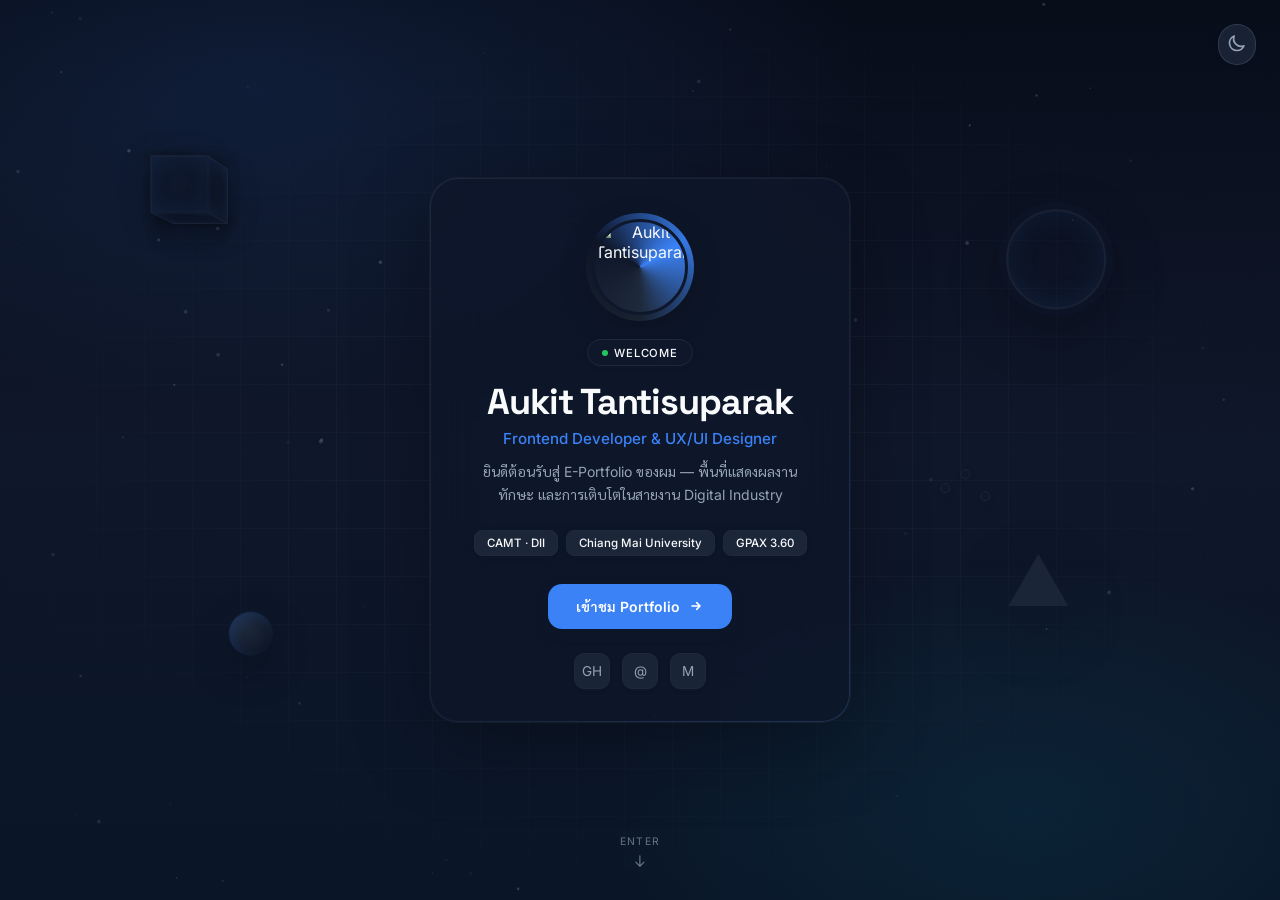
==== portfolios/member2-sa/index.html @ 6e8e4979 "feat: ออกแบบ User Flow, Sitemap  + จัดทําเนื้อหาบริการของบริษัทและเคสผลงาน + ทำหน้า portfolio ของตัว" ====
<!DOCTYPE html>
<html lang="th" class="dark-mode">

<head>
    <meta charset="UTF-8">
    <meta name="viewport" content="width=device-width, initial-scale=1.0">
    <title>Welcome | Aukit Tantisuparak</title>
    <link rel="icon" type="image/svg+xml" href="data:image/svg+xml,<svg xmlns='http://www.w3.org/2000/svg' viewBox='0 0 100 100'><rect width='100' height='100' rx='20' fill='%23ffffff' stroke='%23e2e8f0' stroke-width='4'/><text x='50' y='72' font-family='sans-serif' font-size='65' font-weight='bold' fill='%23111827' text-anchor='middle'>A</text></svg>">
    <link href="https://fonts.googleapis.com/css2?family=Inter:wght@300;400;500;600;700&family=Sarabun:wght@300;400;500;600&family=Space+Grotesk:wght@400;500;600;700&display=swap" rel="stylesheet">
    <style>
        *, *::before, *::after { box-sizing: border-box; margin: 0; padding: 0; }

        :root {
            --white: #ffffff;
            --off-white: #f8fafc;
            --gray-50: #f1f5f9;
            --gray-200: #e2e8f0;
            --gray-400: #94a3b8;
            --gray-600: #475569;
            --gray-900: #0f172a;
            --accent: #6366f1;
            --accent-light: #818cf8;
        }

        html, body {
            height: 100%;
            overflow: hidden;
            font-family: 'Inter', 'Sarabun', sans-serif;
            background: var(--off-white);
            color: var(--gray-900);
            -webkit-font-smoothing: antialiased;
        }

        .welcome-page {
            position: relative;
            width: 100%;
            height: 100vh;
            display: flex;
            align-items: center;
            justify-content: center;
            overflow: hidden;
        }

        /* Background layers */
        .bg-gradient {
            position: absolute;
            inset: 0;
            background:
                radial-gradient(ellipse 80% 60% at 20% 10%, rgba(99, 102, 241, 0.06) 0%, transparent 60%),
                radial-gradient(ellipse 60% 50% at 80% 90%, rgba(148, 163, 184, 0.08) 0%, transparent 55%),
                linear-gradient(180deg, #ffffff 0%, #f8fafc 50%, #f1f5f9 100%);
        }

        .bg-grid {
            position: absolute;
            inset: 0;
            background-image:
                linear-gradient(rgba(226, 232, 240, 0.5) 1px, transparent 1px),
                linear-gradient(90deg, rgba(226, 232, 240, 0.5) 1px, transparent 1px);
            background-size: 48px 48px;
            mask-image: radial-gradient(ellipse 70% 70% at 50% 50%, black 20%, transparent 75%);
            -webkit-mask-image: radial-gradient(ellipse 70% 70% at 50% 50%, black 20%, transparent 75%);
        }

        #particle-canvas {
            position: absolute;
            inset: 0;
            pointer-events: none;
            opacity: 0.6;
        }

        /* 3D Scene */
        #scene-3d {
            position: absolute;
            inset: 0;
            perspective: 1200px;
            pointer-events: none;
            overflow: hidden;
        }

        .shape-3d {
            position: absolute;
            transform-style: preserve-3d;
            will-change: transform;
        }

        .cube {
            width: 56px;
            height: 56px;
            top: 18%;
            left: 12%;
            animation: spin-cube 18s linear infinite;
        }

        .cube-inner {
            width: 100%;
            height: 100%;
            position: relative;
            transform-style: preserve-3d;
        }

        .cube-face {
            position: absolute;
            width: 56px;
            height: 56px;
            border: 1.5px solid rgba(226, 232, 240, 0.9);
            background: rgba(255, 255, 255, 0.7);
            backdrop-filter: blur(8px);
            box-shadow: inset 0 0 20px rgba(255,255,255,0.8), 0 8px 32px rgba(15, 23, 42, 0.06);
        }

        .cube-face:nth-child(1) { transform: rotateY(0deg) translateZ(28px); }
        .cube-face:nth-child(2) { transform: rotateY(180deg) translateZ(28px); }
        .cube-face:nth-child(3) { transform: rotateY(90deg) translateZ(28px); }
        .cube-face:nth-child(4) { transform: rotateY(-90deg) translateZ(28px); }
        .cube-face:nth-child(5) { transform: rotateX(90deg) translateZ(28px); }
        .cube-face:nth-child(6) { transform: rotateX(-90deg) translateZ(28px); }

        @keyframes spin-cube {
            from { transform: rotateX(-20deg) rotateY(0deg); }
            to { transform: rotateX(-20deg) rotateY(360deg); }
        }

        .ring {
            width: 100px;
            height: 100px;
            top: 22%;
            right: 14%;
            border: 2px solid rgba(226, 232, 240, 0.8);
            border-radius: 50%;
            background: transparent;
            box-shadow:
                0 0 0 8px rgba(255,255,255,0.5),
                0 20px 60px rgba(15, 23, 42, 0.05),
                inset 0 0 30px rgba(255,255,255,0.9);
            animation: spin-ring 12s linear infinite;
        }

        @keyframes spin-ring {
            from { transform: rotateX(70deg) rotateZ(0deg); }
            to { transform: rotateX(70deg) rotateZ(360deg); }
        }

        .sphere {
            width: 44px;
            height: 44px;
            bottom: 28%;
            left: 18%;
            border-radius: 50%;
            background: radial-gradient(circle at 35% 35%, #ffffff, #e2e8f0);
            box-shadow:
                0 16px 40px rgba(15, 23, 42, 0.08),
                inset -4px -4px 12px rgba(148, 163, 184, 0.2),
                inset 4px 4px 12px rgba(255, 255, 255, 0.9);
        }

        .prism {
            width: 0;
            height: 0;
            bottom: 32%;
            right: 16%;
            border-left: 30px solid transparent;
            border-right: 30px solid transparent;
            border-bottom: 52px solid rgba(255, 255, 255, 0.85);
            filter: drop-shadow(0 16px 32px rgba(15, 23, 42, 0.07));
            animation: spin-prism 14s ease-in-out infinite alternate;
        }

        @keyframes spin-prism {
            from { transform: rotateY(-30deg) rotateX(10deg); }
            to { transform: rotateY(30deg) rotateX(-10deg); }
        }

        .dot-cluster {
            top: 55%;
            right: 22%;
            display: flex;
            gap: 10px;
        }

        .dot-cluster span {
            width: 10px;
            height: 10px;
            border-radius: 50%;
            background: var(--white);
            border: 1px solid var(--gray-200);
            box-shadow: 0 4px 12px rgba(15, 23, 42, 0.06);
        }

        .dot-cluster span:nth-child(2) { transform: translateY(-14px); }
        .dot-cluster span:nth-child(3) { transform: translateY(8px); }

        /* Hero card */
        .hero-wrapper {
            position: relative;
            z-index: 10;
            perspective: 1000px;
            padding: 1.5rem;
        }

        #hero-card {
            position: relative;
            width: min(420px, 92vw);
            padding: 2.5rem 2rem 2rem;
            background: rgba(255, 255, 255, 0.72);
            backdrop-filter: blur(24px);
            -webkit-backdrop-filter: blur(24px);
            border: 1px solid rgba(255, 255, 255, 0.9);
            border-radius: 28px;
            box-shadow:
                0 0 0 1px rgba(226, 232, 240, 0.5),
                0 4px 6px rgba(15, 23, 42, 0.02),
                0 24px 80px rgba(15, 23, 42, 0.08),
                0 48px 120px rgba(99, 102, 241, 0.06);
            transform-style: preserve-3d;
            transition: box-shadow 0.4s ease;
            text-align: center;
        }

        #hero-card::before {
            content: '';
            position: absolute;
            inset: -1px;
            border-radius: 28px;
            padding: 1px;
            background: linear-gradient(135deg, rgba(255,255,255,0.9), rgba(226,232,240,0.4), rgba(99,102,241,0.15));
            -webkit-mask: linear-gradient(#fff 0 0) content-box, linear-gradient(#fff 0 0);
            mask: linear-gradient(#fff 0 0) content-box, linear-gradient(#fff 0 0);
            -webkit-mask-composite: xor;
            mask-composite: exclude;
            pointer-events: none;
        }

        .avatar-frame {
            position: relative;
            width: 96px;
            height: 96px;
            margin: 0 auto 1.5rem;
            transform: translateZ(40px);
        }

        .avatar-ring {
            position: absolute;
            inset: -6px;
            border-radius: 50%;
            background: conic-gradient(from 180deg, var(--gray-200), var(--white), var(--accent-light), var(--gray-200));
            animation: rotate-ring 6s linear infinite;
        }

        @keyframes rotate-ring {
            to { transform: rotate(360deg); }
        }

        .avatar-inner {
            position: relative;
            width: 100%;
            height: 100%;
            border-radius: 50%;
            overflow: hidden;
            border: 3px solid var(--white);
            box-shadow: 0 8px 32px rgba(15, 23, 42, 0.1);
        }

        .avatar-inner img {
            width: 100%;
            height: 100%;
            object-fit: cover;
        }

        .welcome-badge {
            display: inline-flex;
            align-items: center;
            gap: 6px;
            padding: 0.35rem 0.85rem;
            background: var(--white);
            border: 1px solid var(--gray-200);
            border-radius: 999px;
            font-size: 0.7rem;
            font-weight: 500;
            letter-spacing: 0.08em;
            text-transform: uppercase;
            color: var(--gray-600);
            margin-bottom: 1rem;
            box-shadow: 0 2px 8px rgba(15, 23, 42, 0.04);
        }

        .welcome-badge .pulse {
            width: 6px;
            height: 6px;
            border-radius: 50%;
            background: #22c55e;
            animation: pulse 2s ease infinite;
        }

        @keyframes pulse {
            0%, 100% { opacity: 1; transform: scale(1); }
            50% { opacity: 0.5; transform: scale(0.85); }
        }

        .hero-title {
            font-family: 'Space Grotesk', 'Inter', sans-serif;
            font-size: clamp(1.75rem, 5vw, 2.25rem);
            font-weight: 700;
            letter-spacing: -0.03em;
            line-height: 1.15;
            color: var(--gray-900);
            margin-bottom: 0.35rem;
            transform: translateZ(30px);
        }

        .hero-subtitle {
            font-size: 0.95rem;
            font-weight: 500;
            color: var(--accent);
            margin-bottom: 0.75rem;
            transform: translateZ(25px);
        }

        .hero-desc {
            font-size: 0.875rem;
            line-height: 1.65;
            color: var(--gray-600);
            max-width: 320px;
            margin: 0 auto 1.5rem;
            transform: translateZ(20px);
        }

        .tags {
            display: flex;
            flex-wrap: wrap;
            justify-content: center;
            gap: 0.5rem;
            margin-bottom: 1.75rem;
            transform: translateZ(15px);
        }

        .tag {
            padding: 0.3rem 0.75rem;
            font-size: 0.72rem;
            font-weight: 500;
            color: var(--gray-600);
            background: rgba(255, 255, 255, 0.9);
            border: 1px solid var(--gray-200);
            border-radius: 8px;
            box-shadow: 0 2px 6px rgba(15, 23, 42, 0.03);
        }

        .cta-btn {
            display: inline-flex;
            align-items: center;
            justify-content: center;
            gap: 0.5rem;
            padding: 0.85rem 1.75rem;
            font-size: 0.875rem;
            font-weight: 600;
            color: var(--white);
            background: var(--gray-900);
            border: none;
            border-radius: 14px;
            text-decoration: none;
            cursor: pointer;
            transform: translateZ(35px);
            box-shadow:
                0 4px 14px rgba(15, 23, 42, 0.2),
                0 0 0 1px rgba(15, 23, 42, 0.05);
            transition: transform 0.25s ease, box-shadow 0.25s ease, background 0.25s ease;
        }

        .cta-btn:hover {
            background: #1e293b;
            transform: translateZ(35px) translateY(-2px);
            box-shadow: 0 8px 24px rgba(15, 23, 42, 0.25);
        }

        .cta-btn svg {
            transition: transform 0.25s ease;
        }

        .cta-btn:hover svg {
            transform: translateX(4px);
        }

        .social-links {
            display: flex;
            justify-content: center;
            gap: 0.75rem;
            margin-top: 1.5rem;
            transform: translateZ(10px);
        }

        .social-links a {
            display: flex;
            align-items: center;
            justify-content: center;
            width: 36px;
            height: 36px;
            border-radius: 10px;
            background: rgba(255, 255, 255, 0.8);
            border: 1px solid var(--gray-200);
            color: var(--gray-600);
            text-decoration: none;
            font-size: 0.85rem;
            transition: all 0.2s ease;
            box-shadow: 0 2px 6px rgba(15, 23, 42, 0.04);
        }

        .social-links a:hover {
            color: var(--gray-900);
            border-color: var(--gray-400);
            transform: translateY(-2px);
            box-shadow: 0 6px 16px rgba(15, 23, 42, 0.08);
        }

        .scroll-hint {
            position: absolute;
            bottom: 2rem;
            left: 50%;
            transform: translateX(-50%);
            display: flex;
            flex-direction: column;
            align-items: center;
            gap: 0.4rem;
            font-size: 0.65rem;
            letter-spacing: 0.12em;
            text-transform: uppercase;
            color: var(--gray-400);
            z-index: 5;
            animation: fade-bounce 2.5s ease infinite;
        }

        @keyframes fade-bounce {
            0%, 100% { opacity: 0.5; transform: translateX(-50%) translateY(0); }
            50% { opacity: 1; transform: translateX(-50%) translateY(6px); }
        }

        .reveal {
            opacity: 0;
            animation: reveal-up 0.8s cubic-bezier(0.16, 1, 0.3, 1) forwards;
        }

        @keyframes reveal-up {
            from { opacity: 0; transform: translateY(24px); }
            to { opacity: 1; transform: translateY(0); }
        }

        @media (max-width: 640px) {
            .cube, .ring, .prism { opacity: 0.5; transform: scale(0.75); }
            .sphere { opacity: 0.6; }
            #hero-card { padding: 2rem 1.5rem 1.75rem; border-radius: 22px; }
            .scroll-hint { display: none; }
        }

        @media (prefers-reduced-motion: reduce) {
            *, *::before, *::after {
                animation-duration: 0.01ms !important;
                animation-iteration-count: 1 !important;
                transition-duration: 0.01ms !important;
            }
        }

        /* Dark Mode Overrides */
        :root.dark-mode {
            --white: #0F172A;
            --off-white: #080D1A;
            --gray-50: #0F172A;
            --gray-200: #1E293B;
            --gray-400: #64748B;
            --gray-600: #94A3B8;
            --gray-900: #F8FAFC;
            --accent: #3B82F6;
            --accent-light: #06B6D4;
        }
        .dark-mode .bg-gradient {
            background: radial-gradient(ellipse 80% 60% at 20% 10%, rgba(59, 130, 246, 0.12) 0%, transparent 60%),
                radial-gradient(ellipse 60% 50% at 80% 90%, rgba(6, 182, 212, 0.08) 0%, transparent 55%),
                linear-gradient(180deg, #080D1A 0%, #0F172A 50%, #0A1628 100%);
        }
        .dark-mode .bg-grid {
            background-image:
                linear-gradient(rgba(30, 41, 59, 0.5) 1px, transparent 1px),
                linear-gradient(90deg, rgba(30, 41, 59, 0.5) 1px, transparent 1px);
        }
        .dark-mode .cube-face {
            background: rgba(15, 23, 42, 0.7);
            border-color: rgba(30, 41, 59, 0.9);
            box-shadow: inset 0 0 20px rgba(59,130,246,0.1), 0 8px 32px rgba(0, 0, 0, 0.3);
        }
        .dark-mode .ring {
            border-color: rgba(30, 41, 59, 0.8);
            box-shadow: 0 0 0 8px rgba(15, 23, 42, 0.5), 0 20px 60px rgba(0, 0, 0, 0.3), inset 0 0 30px rgba(59,130,246,0.1);
        }
        .dark-mode .sphere {
            background: radial-gradient(circle at 35% 35%, #1E293B, #0F172A);
            box-shadow: 0 16px 40px rgba(0, 0, 0, 0.3), inset -4px -4px 12px rgba(0, 0, 0, 0.2), inset 4px 4px 12px rgba(59,130,246,0.2);
        }
        .dark-mode .prism {
            border-bottom-color: rgba(30, 41, 59, 0.85);
            filter: drop-shadow(0 16px 32px rgba(0, 0, 0, 0.3));
        }
        .dark-mode .dot-cluster span {
            background: var(--white);
            border-color: var(--gray-200);
        }
        .dark-mode #hero-card {
            background: rgba(15, 23, 42, 0.72);
            border-color: rgba(30, 41, 59, 0.9);
            box-shadow: 0 0 0 1px rgba(30, 41, 59, 0.5), 0 24px 80px rgba(0, 0, 0, 0.3);
        }
        .dark-mode #hero-card::before {
            background: linear-gradient(135deg, rgba(30,41,59,0.9), rgba(15,23,42,0.4), rgba(59,130,246,0.15));
        }
        .dark-mode .avatar-ring {
            background: conic-gradient(from 180deg, var(--gray-200), var(--white), var(--accent), var(--gray-200));
        }
        .dark-mode .avatar-inner {
            border-color: var(--white);
            box-shadow: 0 8px 32px rgba(0, 0, 0, 0.3);
        }
        .dark-mode .welcome-badge {
            background: var(--white);
            border-color: var(--gray-200);
            color: var(--gray-900);
        }
        .dark-mode .tag {
            background: rgba(30, 41, 59, 0.9);
            color: var(--gray-900);
        }
        .dark-mode .social-links a {
            background: rgba(30, 41, 59, 0.8);
            border-color: var(--gray-200);
            color: var(--gray-600);
        }
        .dark-mode .social-links a:hover {
            background: var(--white);
            color: var(--gray-900);
        }
        .dark-mode .cta-btn {
            background: var(--accent);
            color: #ffffff;
        }
        .dark-mode .cta-btn:hover {
            background: var(--accent-light);
        }

        #theme-toggle {
            position: absolute;
            top: 1.5rem;
            right: 1.5rem;
            z-index: 50;
            padding: 0.5rem;
            border-radius: 9999px;
            background: rgba(255, 255, 255, 0.8);
            border: 1px solid var(--gray-200);
            color: var(--gray-600);
            cursor: pointer;
            box-shadow: 0 2px 6px rgba(15, 23, 42, 0.04);
            transition: all 0.2s;
        }
        #theme-toggle:hover {
            color: var(--gray-900);
            background: #fff;
            transform: translateY(-2px);
            box-shadow: 0 4px 12px rgba(15, 23, 42, 0.08);
        }
        .dark-mode #theme-toggle {
            background: rgba(30, 41, 59, 0.8);
            border-color: rgba(71, 85, 105, 0.5);
            color: var(--gray-600);
        }
        .dark-mode #theme-toggle:hover {
            background: var(--gray-200);
            color: var(--gray-900);
        }
        .hidden { display: none; }
    </style>
</head>

<body>
    <div class="welcome-page">
        <button id="theme-toggle" aria-label="Toggle Dark Mode">
            <svg id="theme-icon-light" class="hidden" xmlns="http://www.w3.org/2000/svg" width="20" height="20" fill="none" viewBox="0 0 24 24" stroke="currentColor" stroke-width="2">
                <path stroke-linecap="round" stroke-linejoin="round" d="M12 3v1m0 16v1m9-9h-1M4 12H3m15.364 6.364l-.707-.707M6.343 6.343l-.707-.707m12.728 0l-.707.707M6.343 17.657l-.707.707M16 12a4 4 0 11-8 0 4 4 0 018 0z" />
            </svg>
            <svg id="theme-icon-dark" xmlns="http://www.w3.org/2000/svg" width="20" height="20" fill="none" viewBox="0 0 24 24" stroke="currentColor" stroke-width="2">
                <path stroke-linecap="round" stroke-linejoin="round" d="M20.354 15.354A9 9 0 018.646 3.646 9.003 9.003 0 0012 21a9.003 9.003 0 008.354-5.646z" />
            </svg>
        </button>
        <div class="bg-gradient"></div>
        <div class="bg-grid"></div>
        <canvas id="particle-canvas" aria-hidden="true"></canvas>

        <!-- 3D floating shapes -->
        <div id="scene-3d" aria-hidden="true">
            <div class="shape-3d cube" data-float data-base-transform="">
                <div class="cube-inner">
                    <div class="cube-face"></div>
                    <div class="cube-face"></div>
                    <div class="cube-face"></div>
                    <div class="cube-face"></div>
                    <div class="cube-face"></div>
                    <div class="cube-face"></div>
                </div>
            </div>
            <div class="shape-3d ring" data-float data-base-transform=""></div>
            <div class="shape-3d sphere" data-float data-base-transform=""></div>
            <div class="shape-3d prism" data-float data-base-transform=""></div>
            <div class="shape-3d dot-cluster" data-float data-base-transform="">
                <span></span><span></span><span></span>
            </div>
        </div>

        <!-- Hero -->
        <div class="hero-wrapper">
            <div id="hero-card">
                <div class="avatar-frame reveal">
                    <div class="avatar-ring"></div>
                    <div class="avatar-inner">
                        <img src="https://avatars.githubusercontent.com/u/218899455?v=4" alt="Aukit Tantisuparak">
                    </div>
                </div>

                <div class="welcome-badge reveal">
                    <span class="pulse"></span>
                    Welcome
                </div>

                <h1 class="hero-title reveal">Aukit Tantisuparak</h1>
                <p class="hero-subtitle reveal">Frontend Developer & UX/UI Designer</p>
                <p class="hero-desc reveal">
                    ยินดีต้อนรับสู่ E-Portfolio ของผม — พื้นที่แสดงผลงาน ทักษะ และการเติบโตในสายงาน Digital Industry
                </p>

                <div class="tags reveal">
                    <span class="tag">CAMT · DII</span>
                    <span class="tag">Chiang Mai University</span>
                    <span class="tag">GPAX 3.60</span>
                </div>

                <a href="portfolio.html" class="cta-btn reveal">
                    เข้าชม Portfolio
                    <svg xmlns="http://www.w3.org/2000/svg" width="16" height="16" fill="none" viewBox="0 0 24 24" stroke="currentColor" stroke-width="2.5">
                        <path stroke-linecap="round" stroke-linejoin="round" d="M13 7l5 5m0 0l-5 5m5-5H6" />
                    </svg>
                </a>

                <div class="social-links reveal">
                    <a href="https://github.com/aukit-study" target="_blank" rel="noopener" title="GitHub">GH</a>
                    <a href="mailto:aukit.tanti@gmail.com" title="Email">@</a>
                    <a href="https://medium.com/@aukit.tanti" target="_blank" rel="noopener" title="Medium">M</a>
                </div>
            </div>
        </div>

        <div class="scroll-hint" aria-hidden="true">
            <span>Enter</span>
            <svg width="14" height="14" viewBox="0 0 24 24" fill="none" stroke="currentColor" stroke-width="2">
                <path stroke-linecap="round" stroke-linejoin="round" d="M19 14l-7 7m0 0l-7-7m7 7V3" />
            </svg>
        </div>
    </div>

    <script src="js/welcome.js"></script>
    <script>
        const themeToggle = document.getElementById('theme-toggle');
        const iconLight = document.getElementById('theme-icon-light');
        const iconDark = document.getElementById('theme-icon-dark');
        const root = document.documentElement;
        
        const savedTheme = localStorage.getItem('theme');
        if (savedTheme === 'light') {
            root.classList.remove('dark-mode');
            iconLight.classList.remove('hidden');
            iconDark.classList.add('hidden');
        }
        
        themeToggle.addEventListener('click', () => {
            root.classList.toggle('dark-mode');
            if (root.classList.contains('dark-mode')) {
                localStorage.setItem('theme', 'dark');
                iconLight.classList.add('hidden');
                iconDark.classList.remove('hidden');
            } else {
                localStorage.setItem('theme', 'light');
                iconLight.classList.remove('hidden');
                iconDark.classList.add('hidden');
            }
        });
    </script>
</body>

</html>
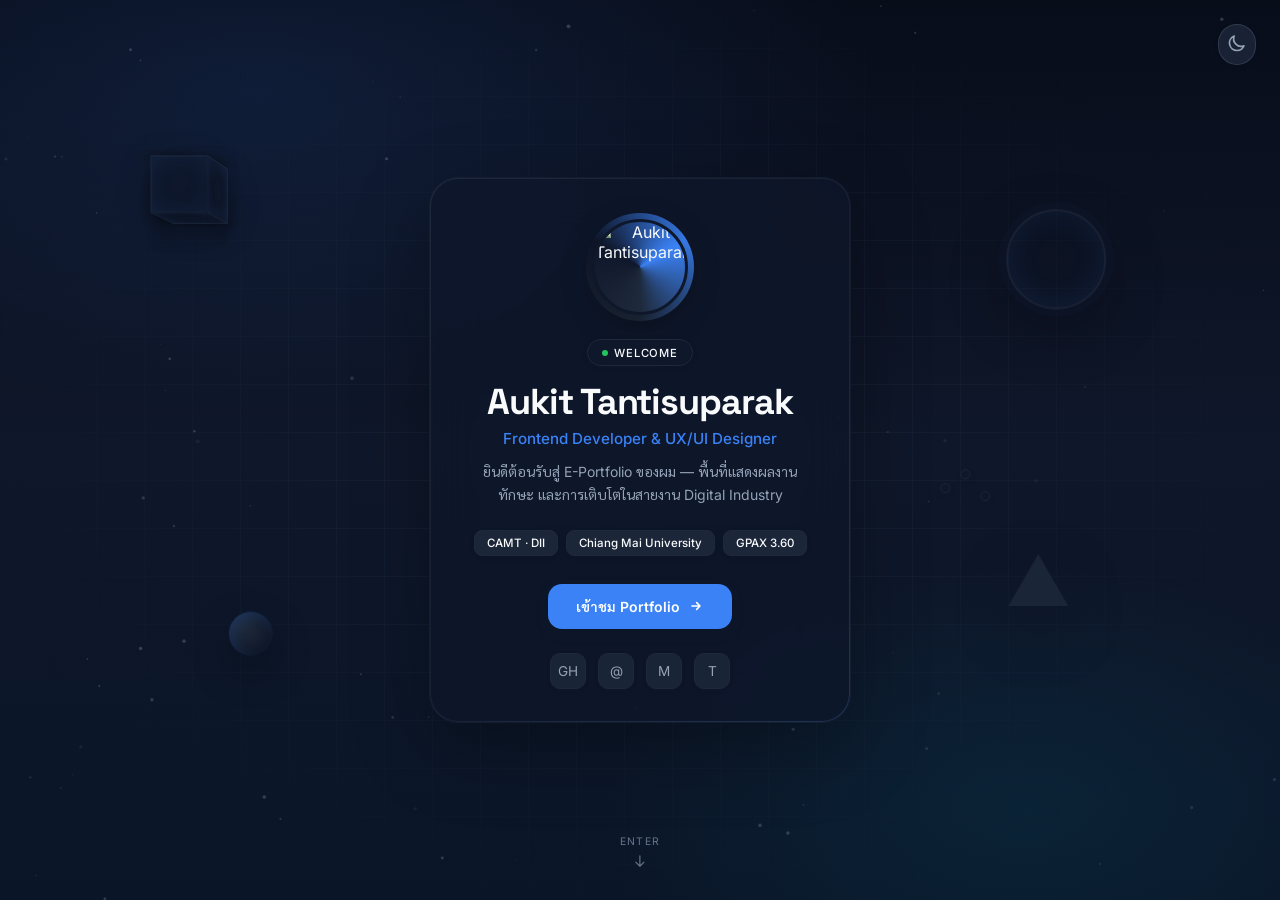
==== commit 52b802c9: "feat: เพิ่มผลงานลงportfolio member3 และเพิ่มหน้า team.html" ====
--- a/portfolios/member2-sa/index.html
+++ b/portfolios/member2-sa/index.html
@@ -647,6 +647,7 @@
                     <a href="https://github.com/aukit-study" target="_blank" rel="noopener" title="GitHub">GH</a>
                     <a href="mailto:aukit.tanti@gmail.com" title="Email">@</a>
                     <a href="https://medium.com/@aukit.tanti" target="_blank" rel="noopener" title="Medium">M</a>
+                    <a href="../../team.html" title="Team Profiles">T</a>
                 </div>
             </div>
         </div>
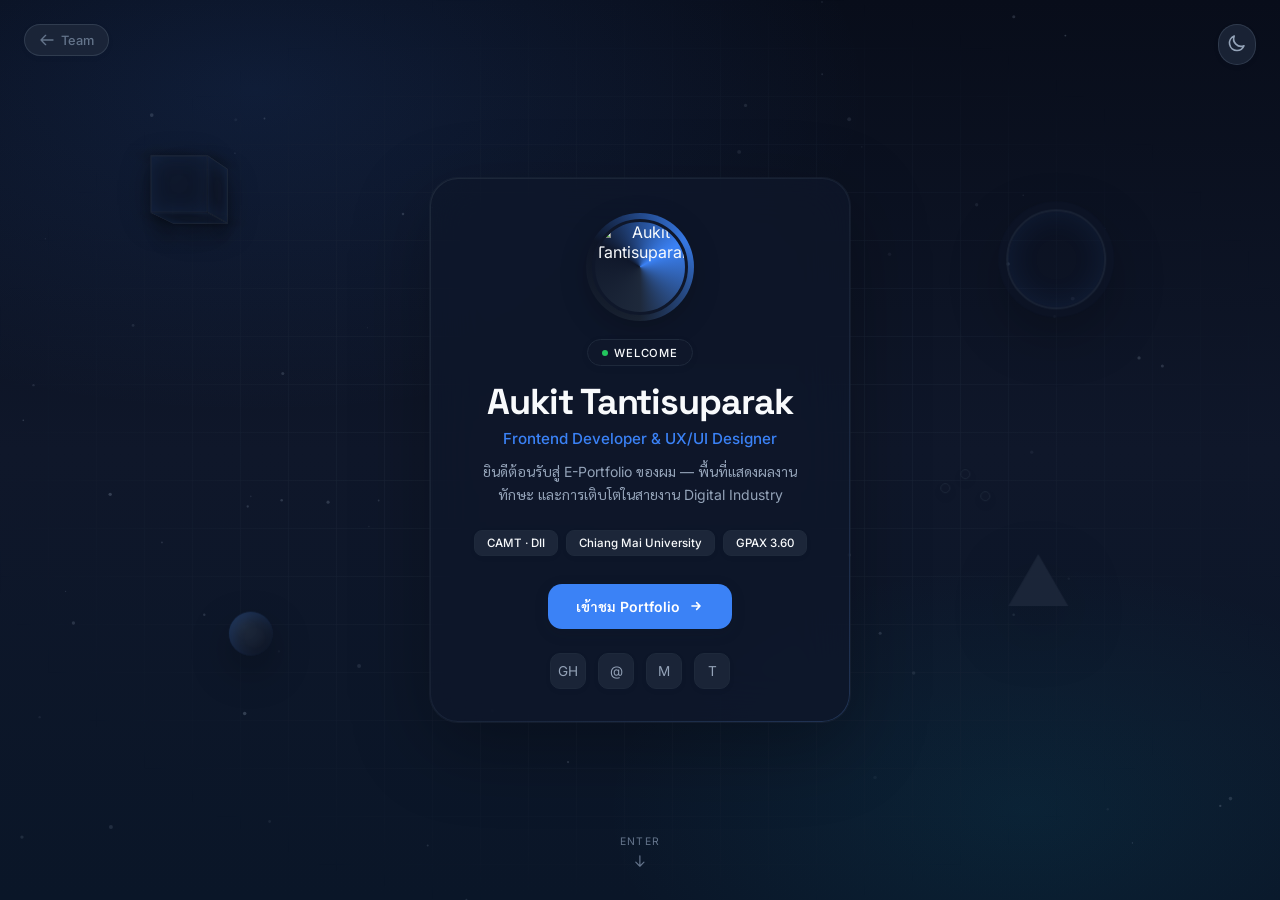
==== commit 71c9ae52: "สร้างปุ่มย้อนกลับในหน้า portfolios" ====
--- a/portfolios/member2-sa/index.html
+++ b/portfolios/member2-sa/index.html
@@ -567,9 +567,40 @@
             border-color: rgba(71, 85, 105, 0.5);
             color: var(--gray-600);
         }
-        .dark-mode #theme-toggle:hover {
+        .back-btn-corner {
+            position: absolute;
+            top: 1.5rem;
+            left: 1.5rem;
+            z-index: 50;
+            display: inline-flex;
+            align-items: center;
+            gap: 0.4rem;
+            padding: 0.45rem 0.85rem;
+            border-radius: 9999px;
+            background: rgba(255, 255, 255, 0.8);
+            border: 1px solid var(--gray-200);
+            color: var(--gray-600);
+            font-size: 0.8rem;
+            font-weight: 500;
+            text-decoration: none;
+            box-shadow: 0 2px 6px rgba(15, 23, 42, 0.04);
+            transition: all 0.2s;
+        }
+        .back-btn-corner:hover {
+            color: var(--gray-900);
+            background: #fff;
+            transform: translateX(-2px);
+            box-shadow: 0 4px 12px rgba(15, 23, 42, 0.08);
+        }
+        .dark-mode .back-btn-corner {
+            background: rgba(30, 41, 59, 0.8);
+            border-color: rgba(71, 85, 105, 0.5);
+            color: var(--gray-400);
+        }
+        .dark-mode .back-btn-corner:hover {
             background: var(--gray-200);
             color: var(--gray-900);
+            border-color: var(--accent);
         }
         .hidden { display: none; }
     </style>
@@ -577,6 +608,13 @@
 
 <body>
     <div class="welcome-page">
+        <!-- Top-Left Back Button -->
+        <a href="../../team.html" class="back-btn-corner" title="Back to QuadraCraft Team">
+            <svg xmlns="http://www.w3.org/2000/svg" width="16" height="16" fill="none" viewBox="0 0 24 24" stroke="currentColor" stroke-width="2">
+                <path stroke-linecap="round" stroke-linejoin="round" d="M10 19l-7-7m0 0l7-7m-7 7h18" />
+            </svg>
+            <span>Team</span>
+        </a>
         <button id="theme-toggle" aria-label="Toggle Dark Mode">
             <svg id="theme-icon-light" class="hidden" xmlns="http://www.w3.org/2000/svg" width="20" height="20" fill="none" viewBox="0 0 24 24" stroke="currentColor" stroke-width="2">
                 <path stroke-linecap="round" stroke-linejoin="round" d="M12 3v1m0 16v1m9-9h-1M4 12H3m15.364 6.364l-.707-.707M6.343 6.343l-.707-.707m12.728 0l-.707.707M6.343 17.657l-.707.707M16 12a4 4 0 11-8 0 4 4 0 018 0z" />
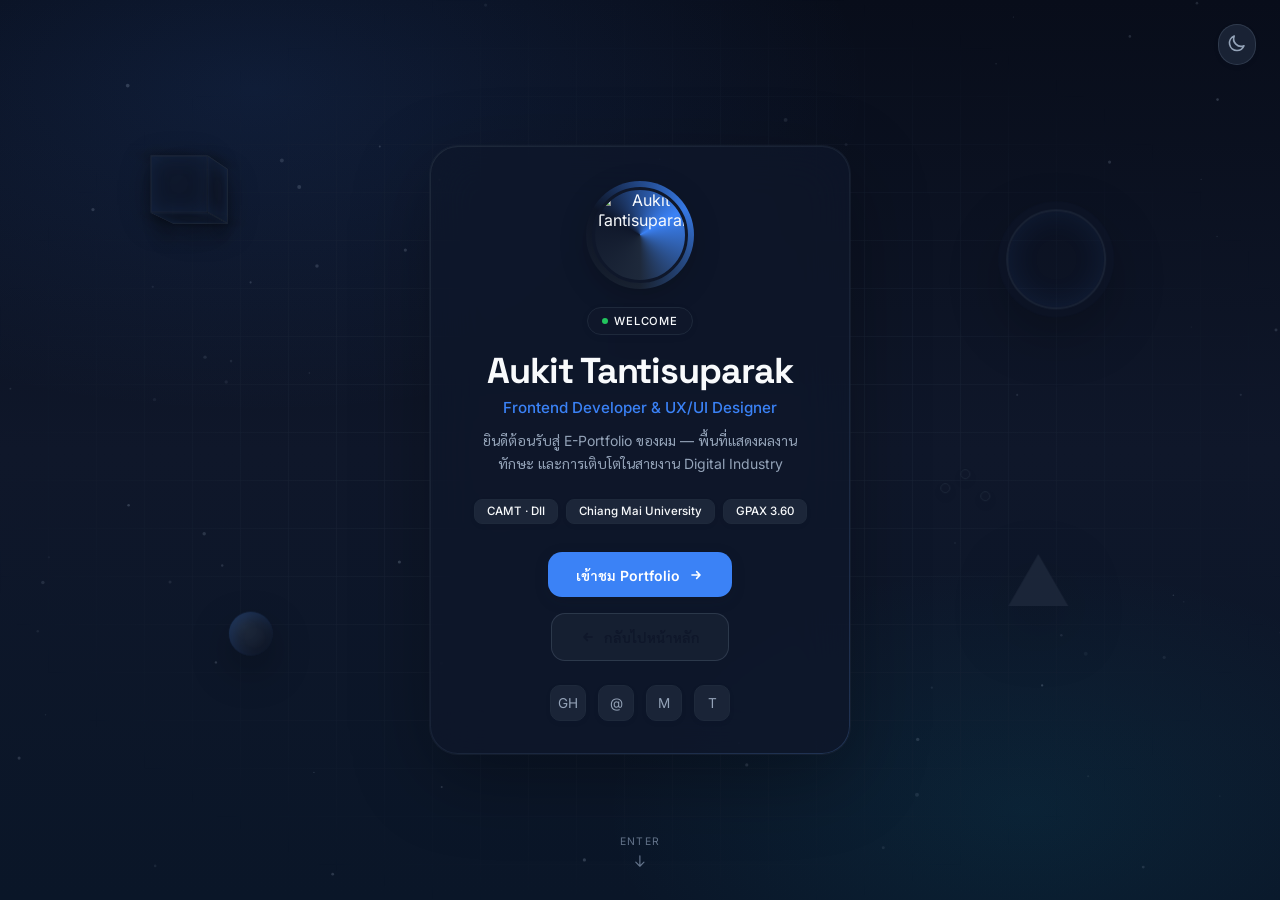
==== commit c9fde55a: "Update member2-sa portfolio with Figma embed and back to home button" ====
--- a/portfolios/member2-sa/index.html
+++ b/portfolios/member2-sa/index.html
@@ -380,6 +380,38 @@
             transform: translateX(4px);
         }
 
+        .btn-group {
+            display: flex;
+            flex-wrap: wrap;
+            justify-content: center;
+            gap: 1rem;
+            transform: translateZ(35px);
+        }
+
+        .cta-btn-outline {
+            display: inline-flex;
+            align-items: center;
+            justify-content: center;
+            gap: 0.5rem;
+            padding: 0.85rem 1.75rem;
+            font-size: 0.875rem;
+            font-weight: 600;
+            color: var(--gray-900);
+            background: rgba(255, 255, 255, 0.5);
+            border: 1.5px solid var(--gray-200);
+            border-radius: 14px;
+            text-decoration: none;
+            cursor: pointer;
+            transition: all 0.25s ease;
+        }
+
+        .cta-btn-outline:hover {
+            background: var(--white);
+            border-color: var(--gray-400);
+            transform: translateY(-2px);
+            box-shadow: 0 4px 12px rgba(15, 23, 42, 0.08);
+        }
+
         .social-links {
             display: flex;
             justify-content: center;
@@ -541,6 +573,15 @@
         .dark-mode .cta-btn:hover {
             background: var(--accent-light);
         }
+        .dark-mode .cta-btn-outline {
+            color: var(--white);
+            background: rgba(30, 41, 59, 0.5);
+            border-color: rgba(71, 85, 105, 0.5);
+        }
+        .dark-mode .cta-btn-outline:hover {
+            background: rgba(30, 41, 59, 0.9);
+            border-color: var(--gray-400);
+        }
 
         #theme-toggle {
             position: absolute;
@@ -567,40 +608,9 @@
             border-color: rgba(71, 85, 105, 0.5);
             color: var(--gray-600);
         }
-        .back-btn-corner {
-            position: absolute;
-            top: 1.5rem;
-            left: 1.5rem;
-            z-index: 50;
-            display: inline-flex;
-            align-items: center;
-            gap: 0.4rem;
-            padding: 0.45rem 0.85rem;
-            border-radius: 9999px;
-            background: rgba(255, 255, 255, 0.8);
-            border: 1px solid var(--gray-200);
-            color: var(--gray-600);
-            font-size: 0.8rem;
-            font-weight: 500;
-            text-decoration: none;
-            box-shadow: 0 2px 6px rgba(15, 23, 42, 0.04);
-            transition: all 0.2s;
-        }
-        .back-btn-corner:hover {
-            color: var(--gray-900);
-            background: #fff;
-            transform: translateX(-2px);
-            box-shadow: 0 4px 12px rgba(15, 23, 42, 0.08);
-        }
-        .dark-mode .back-btn-corner {
-            background: rgba(30, 41, 59, 0.8);
-            border-color: rgba(71, 85, 105, 0.5);
-            color: var(--gray-400);
-        }
-        .dark-mode .back-btn-corner:hover {
+        .dark-mode #theme-toggle:hover {
             background: var(--gray-200);
             color: var(--gray-900);
-            border-color: var(--accent);
         }
         .hidden { display: none; }
     </style>
@@ -608,13 +618,6 @@
 
 <body>
     <div class="welcome-page">
-        <!-- Top-Left Back Button -->
-        <a href="../../team.html" class="back-btn-corner" title="Back to QuadraCraft Team">
-            <svg xmlns="http://www.w3.org/2000/svg" width="16" height="16" fill="none" viewBox="0 0 24 24" stroke="currentColor" stroke-width="2">
-                <path stroke-linecap="round" stroke-linejoin="round" d="M10 19l-7-7m0 0l7-7m-7 7h18" />
-            </svg>
-            <span>Team</span>
-        </a>
         <button id="theme-toggle" aria-label="Toggle Dark Mode">
             <svg id="theme-icon-light" class="hidden" xmlns="http://www.w3.org/2000/svg" width="20" height="20" fill="none" viewBox="0 0 24 24" stroke="currentColor" stroke-width="2">
                 <path stroke-linecap="round" stroke-linejoin="round" d="M12 3v1m0 16v1m9-9h-1M4 12H3m15.364 6.364l-.707-.707M6.343 6.343l-.707-.707m12.728 0l-.707.707M6.343 17.657l-.707.707M16 12a4 4 0 11-8 0 4 4 0 018 0z" />
@@ -674,12 +677,20 @@
                     <span class="tag">GPAX 3.60</span>
                 </div>
 
-                <a href="portfolio.html" class="cta-btn reveal">
-                    เข้าชม Portfolio
-                    <svg xmlns="http://www.w3.org/2000/svg" width="16" height="16" fill="none" viewBox="0 0 24 24" stroke="currentColor" stroke-width="2.5">
-                        <path stroke-linecap="round" stroke-linejoin="round" d="M13 7l5 5m0 0l-5 5m5-5H6" />
-                    </svg>
-                </a>
+                <div class="btn-group reveal">
+                    <a href="portfolio.html" class="cta-btn">
+                        เข้าชม Portfolio
+                        <svg xmlns="http://www.w3.org/2000/svg" width="16" height="16" fill="none" viewBox="0 0 24 24" stroke="currentColor" stroke-width="2.5">
+                            <path stroke-linecap="round" stroke-linejoin="round" d="M13 7l5 5m0 0l-5 5m5-5H6" />
+                        </svg>
+                    </a>
+                    <a href="../../index.html" class="cta-btn-outline">
+                        <svg xmlns="http://www.w3.org/2000/svg" width="16" height="16" fill="none" viewBox="0 0 24 24" stroke="currentColor" stroke-width="2.5">
+                            <path stroke-linecap="round" stroke-linejoin="round" d="M11 17l-5-5m0 0l5-5m-5 5h12" />
+                        </svg>
+                        กลับไปหน้าหลัก
+                    </a>
+                </div>
 
                 <div class="social-links reveal">
                     <a href="https://github.com/aukit-study" target="_blank" rel="noopener" title="GitHub">GH</a>
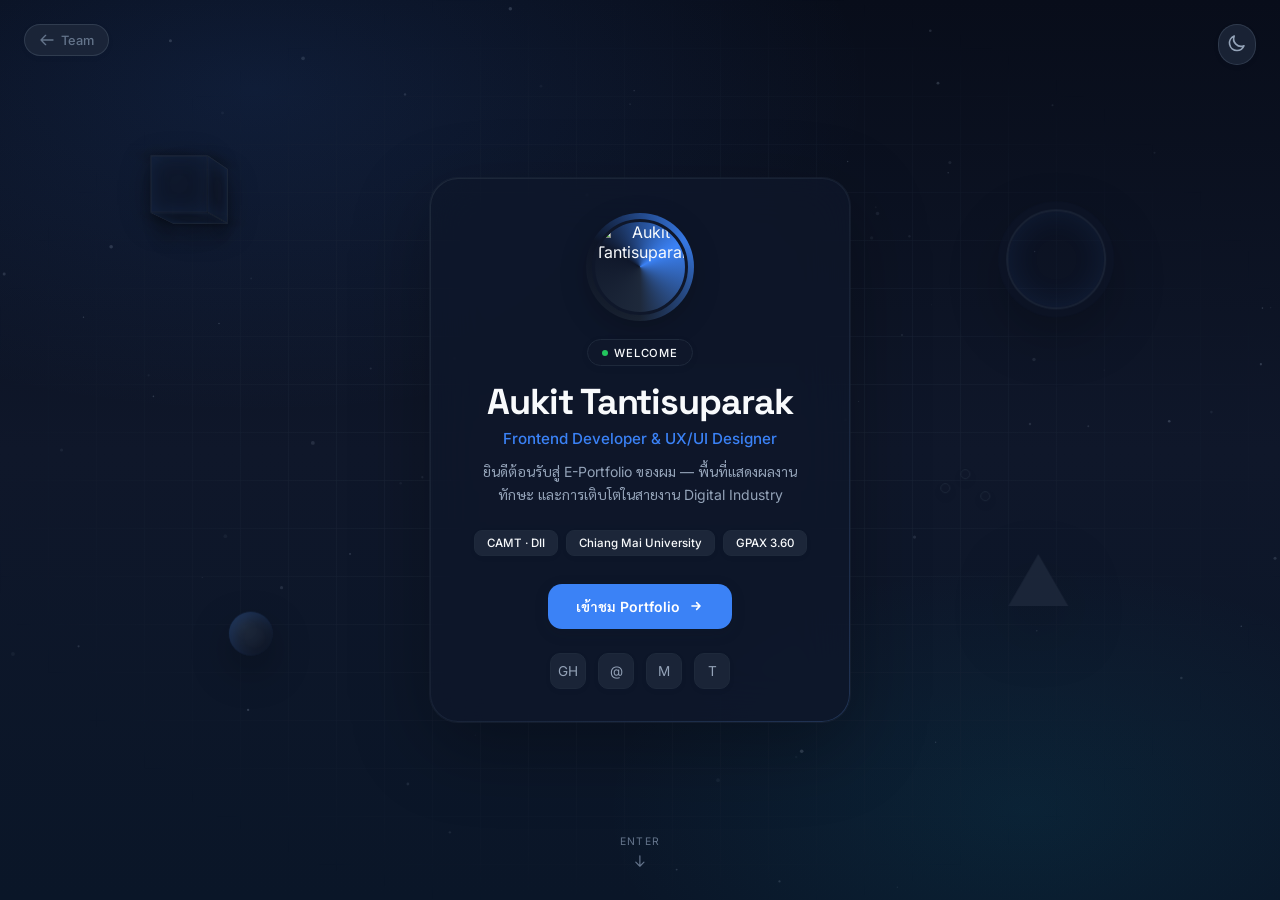
==== commit cb17fb1b: "feat: add new portfolio pages and styling for multiple project team members" ====
--- a/portfolios/member2-sa/index.html
+++ b/portfolios/member2-sa/index.html
@@ -380,38 +380,6 @@
             transform: translateX(4px);
         }
 
-        .btn-group {
-            display: flex;
-            flex-wrap: wrap;
-            justify-content: center;
-            gap: 1rem;
-            transform: translateZ(35px);
-        }
-
-        .cta-btn-outline {
-            display: inline-flex;
-            align-items: center;
-            justify-content: center;
-            gap: 0.5rem;
-            padding: 0.85rem 1.75rem;
-            font-size: 0.875rem;
-            font-weight: 600;
-            color: var(--gray-900);
-            background: rgba(255, 255, 255, 0.5);
-            border: 1.5px solid var(--gray-200);
-            border-radius: 14px;
-            text-decoration: none;
-            cursor: pointer;
-            transition: all 0.25s ease;
-        }
-
-        .cta-btn-outline:hover {
-            background: var(--white);
-            border-color: var(--gray-400);
-            transform: translateY(-2px);
-            box-shadow: 0 4px 12px rgba(15, 23, 42, 0.08);
-        }
-
         .social-links {
             display: flex;
             justify-content: center;
@@ -573,15 +541,6 @@
         .dark-mode .cta-btn:hover {
             background: var(--accent-light);
         }
-        .dark-mode .cta-btn-outline {
-            color: var(--white);
-            background: rgba(30, 41, 59, 0.5);
-            border-color: rgba(71, 85, 105, 0.5);
-        }
-        .dark-mode .cta-btn-outline:hover {
-            background: rgba(30, 41, 59, 0.9);
-            border-color: var(--gray-400);
-        }
 
         #theme-toggle {
             position: absolute;
@@ -608,9 +567,40 @@
             border-color: rgba(71, 85, 105, 0.5);
             color: var(--gray-600);
         }
-        .dark-mode #theme-toggle:hover {
+        .back-btn-corner {
+            position: absolute;
+            top: 1.5rem;
+            left: 1.5rem;
+            z-index: 50;
+            display: inline-flex;
+            align-items: center;
+            gap: 0.4rem;
+            padding: 0.45rem 0.85rem;
+            border-radius: 9999px;
+            background: rgba(255, 255, 255, 0.8);
+            border: 1px solid var(--gray-200);
+            color: var(--gray-600);
+            font-size: 0.8rem;
+            font-weight: 500;
+            text-decoration: none;
+            box-shadow: 0 2px 6px rgba(15, 23, 42, 0.04);
+            transition: all 0.2s;
+        }
+        .back-btn-corner:hover {
+            color: var(--gray-900);
+            background: #fff;
+            transform: translateX(-2px);
+            box-shadow: 0 4px 12px rgba(15, 23, 42, 0.08);
+        }
+        .dark-mode .back-btn-corner {
+            background: rgba(30, 41, 59, 0.8);
+            border-color: rgba(71, 85, 105, 0.5);
+            color: var(--gray-400);
+        }
+        .dark-mode .back-btn-corner:hover {
             background: var(--gray-200);
             color: var(--gray-900);
+            border-color: var(--accent);
         }
         .hidden { display: none; }
     </style>
@@ -618,6 +608,13 @@
 
 <body>
     <div class="welcome-page">
+        <!-- Top-Left Back Button -->
+        <a href="../../team.html" class="back-btn-corner" title="Back to QuadraCrew Team">
+            <svg xmlns="http://www.w3.org/2000/svg" width="16" height="16" fill="none" viewBox="0 0 24 24" stroke="currentColor" stroke-width="2">
+                <path stroke-linecap="round" stroke-linejoin="round" d="M10 19l-7-7m0 0l7-7m-7 7h18" />
+            </svg>
+            <span>Team</span>
+        </a>
         <button id="theme-toggle" aria-label="Toggle Dark Mode">
             <svg id="theme-icon-light" class="hidden" xmlns="http://www.w3.org/2000/svg" width="20" height="20" fill="none" viewBox="0 0 24 24" stroke="currentColor" stroke-width="2">
                 <path stroke-linecap="round" stroke-linejoin="round" d="M12 3v1m0 16v1m9-9h-1M4 12H3m15.364 6.364l-.707-.707M6.343 6.343l-.707-.707m12.728 0l-.707.707M6.343 17.657l-.707.707M16 12a4 4 0 11-8 0 4 4 0 018 0z" />
@@ -677,20 +674,12 @@
                     <span class="tag">GPAX 3.60</span>
                 </div>
 
-                <div class="btn-group reveal">
-                    <a href="portfolio.html" class="cta-btn">
-                        เข้าชม Portfolio
-                        <svg xmlns="http://www.w3.org/2000/svg" width="16" height="16" fill="none" viewBox="0 0 24 24" stroke="currentColor" stroke-width="2.5">
-                            <path stroke-linecap="round" stroke-linejoin="round" d="M13 7l5 5m0 0l-5 5m5-5H6" />
-                        </svg>
-                    </a>
-                    <a href="../../index.html" class="cta-btn-outline">
-                        <svg xmlns="http://www.w3.org/2000/svg" width="16" height="16" fill="none" viewBox="0 0 24 24" stroke="currentColor" stroke-width="2.5">
-                            <path stroke-linecap="round" stroke-linejoin="round" d="M11 17l-5-5m0 0l5-5m-5 5h12" />
-                        </svg>
-                        กลับไปหน้าหลัก
-                    </a>
-                </div>
+                <a href="portfolio.html" class="cta-btn reveal">
+                    เข้าชม Portfolio
+                    <svg xmlns="http://www.w3.org/2000/svg" width="16" height="16" fill="none" viewBox="0 0 24 24" stroke="currentColor" stroke-width="2.5">
+                        <path stroke-linecap="round" stroke-linejoin="round" d="M13 7l5 5m0 0l-5 5m5-5H6" />
+                    </svg>
+                </a>
 
                 <div class="social-links reveal">
                     <a href="https://github.com/aukit-study" target="_blank" rel="noopener" title="GitHub">GH</a>
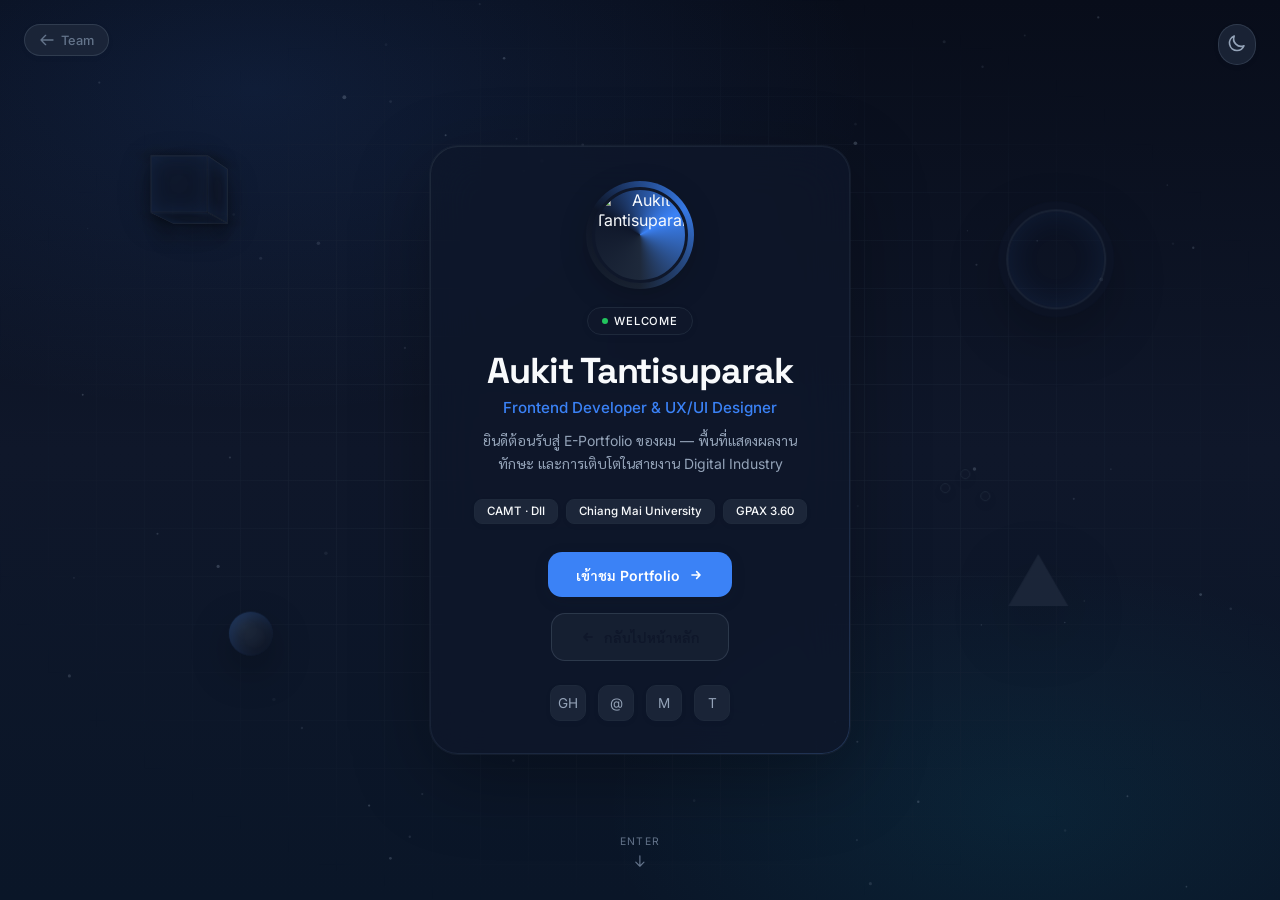
==== commit d4331977: "Merge c9fde55a2d6b3746a2d2c1dbdff4f643c95a9492 into cb17fb1bf8b0b43a126704c0f8a88c5e8ed8458e" ====
--- a/portfolios/member2-sa/index.html
+++ b/portfolios/member2-sa/index.html
@@ -380,6 +380,38 @@
             transform: translateX(4px);
         }
 
+        .btn-group {
+            display: flex;
+            flex-wrap: wrap;
+            justify-content: center;
+            gap: 1rem;
+            transform: translateZ(35px);
+        }
+
+        .cta-btn-outline {
+            display: inline-flex;
+            align-items: center;
+            justify-content: center;
+            gap: 0.5rem;
+            padding: 0.85rem 1.75rem;
+            font-size: 0.875rem;
+            font-weight: 600;
+            color: var(--gray-900);
+            background: rgba(255, 255, 255, 0.5);
+            border: 1.5px solid var(--gray-200);
+            border-radius: 14px;
+            text-decoration: none;
+            cursor: pointer;
+            transition: all 0.25s ease;
+        }
+
+        .cta-btn-outline:hover {
+            background: var(--white);
+            border-color: var(--gray-400);
+            transform: translateY(-2px);
+            box-shadow: 0 4px 12px rgba(15, 23, 42, 0.08);
+        }
+
         .social-links {
             display: flex;
             justify-content: center;
@@ -540,6 +572,15 @@
         }
         .dark-mode .cta-btn:hover {
             background: var(--accent-light);
+        }
+        .dark-mode .cta-btn-outline {
+            color: var(--white);
+            background: rgba(30, 41, 59, 0.5);
+            border-color: rgba(71, 85, 105, 0.5);
+        }
+        .dark-mode .cta-btn-outline:hover {
+            background: rgba(30, 41, 59, 0.9);
+            border-color: var(--gray-400);
         }
 
         #theme-toggle {
@@ -674,12 +715,20 @@
                     <span class="tag">GPAX 3.60</span>
                 </div>
 
-                <a href="portfolio.html" class="cta-btn reveal">
-                    เข้าชม Portfolio
-                    <svg xmlns="http://www.w3.org/2000/svg" width="16" height="16" fill="none" viewBox="0 0 24 24" stroke="currentColor" stroke-width="2.5">
-                        <path stroke-linecap="round" stroke-linejoin="round" d="M13 7l5 5m0 0l-5 5m5-5H6" />
-                    </svg>
-                </a>
+                <div class="btn-group reveal">
+                    <a href="portfolio.html" class="cta-btn">
+                        เข้าชม Portfolio
+                        <svg xmlns="http://www.w3.org/2000/svg" width="16" height="16" fill="none" viewBox="0 0 24 24" stroke="currentColor" stroke-width="2.5">
+                            <path stroke-linecap="round" stroke-linejoin="round" d="M13 7l5 5m0 0l-5 5m5-5H6" />
+                        </svg>
+                    </a>
+                    <a href="../../index.html" class="cta-btn-outline">
+                        <svg xmlns="http://www.w3.org/2000/svg" width="16" height="16" fill="none" viewBox="0 0 24 24" stroke="currentColor" stroke-width="2.5">
+                            <path stroke-linecap="round" stroke-linejoin="round" d="M11 17l-5-5m0 0l5-5m-5 5h12" />
+                        </svg>
+                        กลับไปหน้าหลัก
+                    </a>
+                </div>
 
                 <div class="social-links reveal">
                     <a href="https://github.com/aukit-study" target="_blank" rel="noopener" title="GitHub">GH</a>
